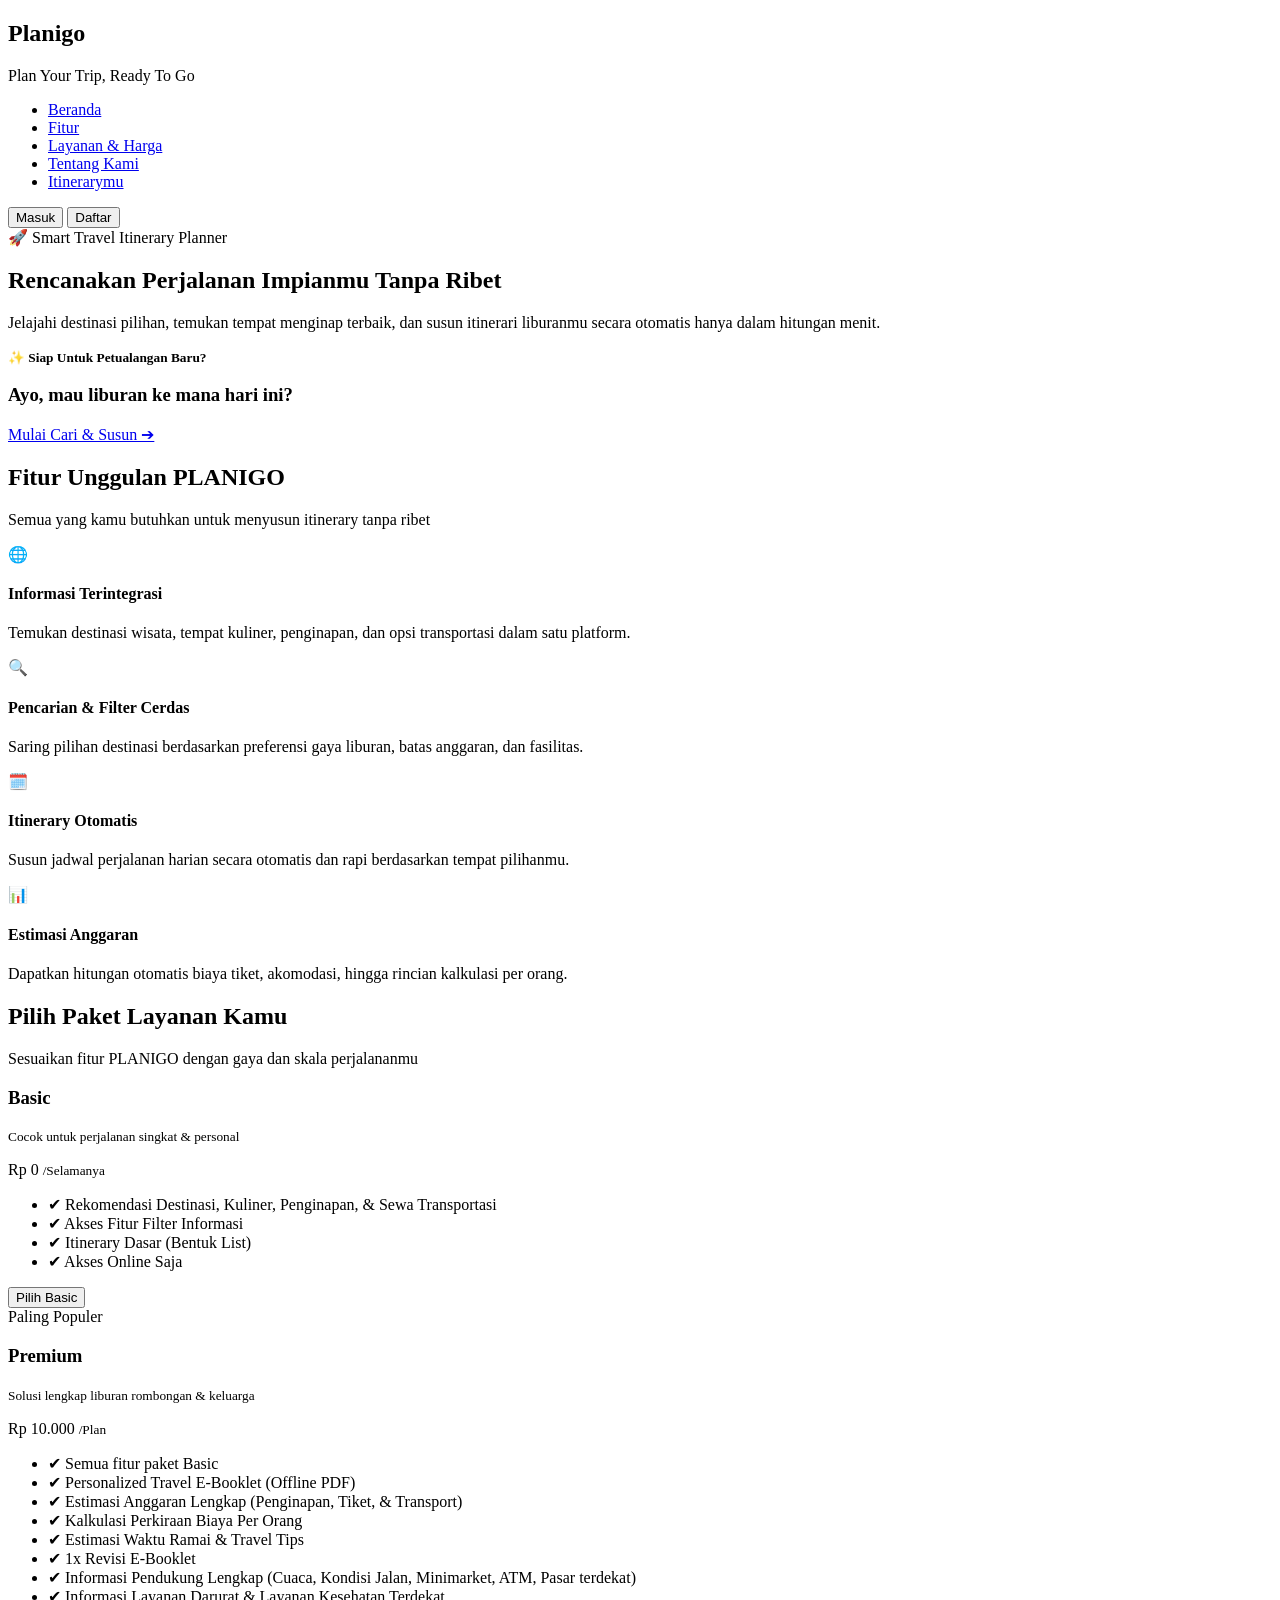
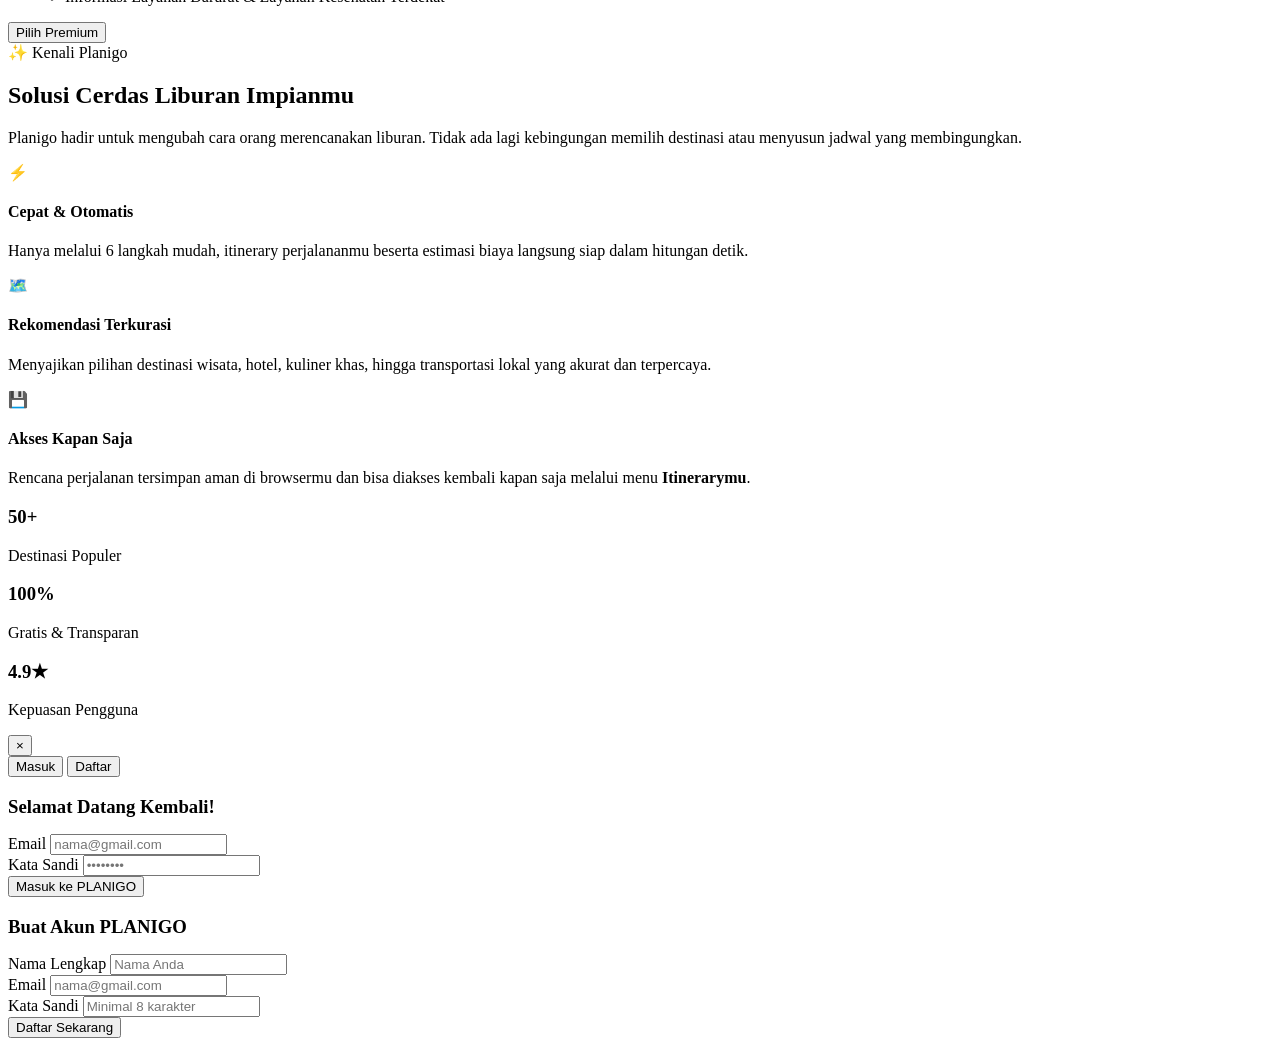
==== index.html @ bc4c4f9c "Upload website Planigo" ====
<!DOCTYPE html>
<html lang="id">
<head>
    <meta charset="UTF-8">
    <meta name="viewport" content="width=device-width, initial-scale=1.0">
    <title>PLANIGO - Plan Your Trip, Ready To Go</title>
    <link rel="stylesheet" href="css/style.css">
    <!-- Google Fonts untuk Tipografi Modern -->
    <link rel="preconnect" href="https://fonts.googleapis.com">
    <link rel="preconnect" href="https://fonts.gstatic.com" crossorigin>
    <link href="https://fonts.googleapis.com/css2?family=Plus+Jakarta+Sans:wght@400;500;600;700;800&display=swap" rel="stylesheet">
</head>
<body>


    <!-- NAVBAR -->
    <header class="navbar">
        <div class="logo-container">
            <h2>Planigo</h2>
            <span>Plan Your Trip, Ready To Go</span>
        </div>
        <ul class="nav-links">
            <li><a href="#beranda">Beranda</a></li>
            <li><a href="#fitur">Fitur</a></li>
            <li><a href="#layanan">Layanan & Harga</a></li>
            <li><a href="#tentang">Tentang Kami</a></li>
            <li><a href="my-itinerary.html" class="nav-itinerary-btn">Itinerarymu</a></li>
        </ul>
        <div class="auth-buttons">
            <button class="btn-secondary" id="btnOpenLogin">Masuk</button>
            <button class="btn-primary" id="btnOpenRegister">Daftar</button>
        </div>
    </header>


    <!-- HERO SECTION -->
    <section id="beranda" class="hero">
        <div class="hero-tag">🚀 Smart Travel Itinerary Planner</div>
        <h1>Rencanakan Perjalanan Impianmu Tanpa Ribet</h1>
        <p>Jelajahi destinasi pilihan, temukan tempat menginap terbaik, dan susun itinerari liburanmu secara otomatis hanya dalam hitungan menit.</p>
       
        <div class="cta-card">
            <div class="cta-text">
                <small style="color: var(--golden-sun); font-weight: bold;">✨ Siap Untuk Petualangan Baru?</small>
                <h3>Ayo, mau liburan ke mana hari ini?</h3>
            </div>
            <a href="explore.html" class="btn-primary">Mulai Cari & Susun ➔</a>
        </div>
    </section>


    <!-- FITUR UNGGULAN -->
    <section id="fitur" class="features-section">
        <h2 class="section-title">Fitur Unggulan PLANIGO</h2>
        <p class="section-subtitle">Semua yang kamu butuhkan untuk menyusun itinerary tanpa ribet</p>


        <div class="features-grid">
            <div class="feature-card">
                <div class="feature-icon">🌐</div>
                <h4>Informasi Terintegrasi</h4>
                <p>Temukan destinasi wisata, tempat kuliner, penginapan, dan opsi transportasi dalam satu platform.</p>
            </div>
            <div class="feature-card">
                <div class="feature-icon">🔍</div>
                <h4>Pencarian & Filter Cerdas</h4>
                <p>Saring pilihan destinasi berdasarkan preferensi gaya liburan, batas anggaran, dan fasilitas.</p>
            </div>
            <div class="feature-card">
                <div class="feature-icon">🗓️</div>
                <h4>Itinerary Otomatis</h4>
                <p>Susun jadwal perjalanan harian secara otomatis dan rapi berdasarkan tempat pilihanmu.</p>
            </div>
            <div class="feature-card">
                <div class="feature-icon">📊</div>
                <h4>Estimasi Anggaran</h4>
                <p>Dapatkan hitungan otomatis biaya tiket, akomodasi, hingga rincian kalkulasi per orang.</p>
            </div>
        </div>
    </section>


    <!-- LAYANAN & HARGA -->
    <section id="layanan" class="pricing-section">
        <h2 class="section-title">Pilih Paket Layanan Kamu</h2>
        <p class="section-subtitle">Sesuaikan fitur PLANIGO dengan gaya dan skala perjalananmu</p>


        <div class="pricing-grid">
            <div class="price-card">
                <h3>Basic</h3>
                <p><small>Cocok untuk perjalanan singkat & personal</small></p>
                <div class="price">Rp 0 <small>/Selamanya</small></div>
                <ul class="price-features">
                    <li>✔ Rekomendasi Destinasi, Kuliner, Penginapan, & Sewa Transportasi</li>
                    <li>✔ Akses Fitur Filter Informasi</li>
                    <li>✔ Itinerary Dasar (Bentuk List)</li>
                    <li>✔ Akses Online Saja</li>
                </ul>
                <button class="btn-secondary btn-full">Pilih Basic</button>
            </div>


            <div class="price-card popular">
                <span class="badge-popular">Paling Populer</span>
                <h3>Premium</h3>
                <p><small>Solusi lengkap liburan rombongan & keluarga</small></p>
                <div class="price">Rp 10.000 <small>/Plan</small></div>
                <ul class="price-features">
                    <li>✔ Semua fitur paket Basic</li>
                    <li>✔ Personalized Travel E-Booklet (Offline PDF)</li>
                    <li>✔ Estimasi Anggaran Lengkap (Penginapan, Tiket, & Transport)</li>
                    <li>✔ Kalkulasi Perkiraan Biaya Per Orang</li>
                    <li>✔ Estimasi Waktu Ramai & Travel Tips</li>
                    <li>✔ 1x Revisi E-Booklet</li>
                    <li>✔ Informasi Pendukung Lengkap (Cuaca, Kondisi Jalan, Minimarket, ATM, Pasar terdekat)</li>
                    <li>✔ Informasi Layanan Darurat & Layanan Kesehatan Terdekat</li>
                </ul>
                <button class="btn-primary btn-full">Pilih Premium</button>
            </div>
        </div>
    </section>


    <!-- SECTION TENTANG KAMI -->
<section id="tentang" class="about-section">
    <div class="about-container">
       
        <!-- Header Section -->
        <div class="about-header">
            <span class="badge-pill">✨ Kenali Planigo</span>
            <h2>Solusi Cerdas Liburan Impianmu</h2>
            <p>Planigo hadir untuk mengubah cara orang merencanakan liburan. Tidak ada lagi kebingungan memilih destinasi atau menyusun jadwal yang membingungkan.</p>
        </div>


        <!-- Grid 3 Poin Keunggulan -->
        <div class="about-grid">
            <div class="about-card">
                <div class="about-icon bg-teal">⚡</div>
                <h4>Cepat & Otomatis</h4>
                <p>Hanya melalui 6 langkah mudah, itinerary perjalananmu beserta estimasi biaya langsung siap dalam hitungan detik.</p>
            </div>


            <div class="about-card">
                <div class="about-icon bg-blue">🗺️</div>
                <h4>Rekomendasi Terkurasi</h4>
                <p>Menyajikan pilihan destinasi wisata, hotel, kuliner khas, hingga transportasi lokal yang akurat dan terpercaya.</p>
            </div>


            <div class="about-card">
                <div class="about-icon bg-orange">💾</div>
                <h4>Akses Kapan Saja</h4>
                <p>Rencana perjalanan tersimpan aman di browsermu dan bisa diakses kembali kapan saja melalui menu <strong>Itinerarymu</strong>.</p>
            </div>
        </div>


        <!-- Banner Statistik Singkat -->
        <div class="about-stats-banner">
            <div class="stat-item">
                <h3>50+</h3>
                <p>Destinasi Populer</p>
            </div>
            <div class="stat-divider"></div>
            <div class="stat-item">
                <h3>100%</h3>
                <p>Gratis & Transparan</p>
            </div>
            <div class="stat-divider"></div>
            <div class="stat-item">
                <h3>4.9★</h3>
                <p>Kepuasan Pengguna</p>
            </div>
        </div>


    </div>
</section>


    <!-- MODAL POPUP LOGIN & REGISTER -->
    <div class="modal-overlay" id="authModal">
        <div class="modal-content">
            <button class="close-modal" id="btnCloseModal">&times;</button>
            <div class="modal-tabs">
                <button class="tab-btn active" id="tabLoginBtn">Masuk</button>
                <button class="tab-btn" id="tabRegBtn">Daftar</button>
            </div>


            <!-- Form Login -->
            <form id="loginForm" class="auth-form active">
                <h3 style="margin-bottom: 1rem; color: var(--deep-sea-teal);">Selamat Datang Kembali!</h3>
                <div class="form-group">
                    <label>Email</label>
                    <input type="email" placeholder="nama@gmail.com" required>
                </div>
                <div class="form-group">
                    <label>Kata Sandi</label>
                    <input type="password" placeholder="••••••••" required>
                </div>
                <button type="submit" class="btn-primary btn-full">Masuk ke PLANIGO</button>
            </form>


            <!-- Form Register -->
            <form id="regForm" class="auth-form">
                <h3 style="margin-bottom: 1rem; color: var(--deep-sea-teal);">Buat Akun PLANIGO</h3>
                <div class="form-group">
                    <label>Nama Lengkap</label>
                    <input type="text" placeholder="Nama Anda" required>
                </div>
                <div class="form-group">
                    <label>Email</label>
                    <input type="email" placeholder="nama@gmail.com" required>
                </div>
                <div class="form-group">
                    <label>Kata Sandi</label>
                    <input type="password" placeholder="Minimal 8 karakter" required>
                </div>
                <button type="submit" class="btn-primary btn-full">Daftar Sekarang</button>
            </form>
        </div>
    </div>


    <script src="js/main.js"></script>
</body>
</html>
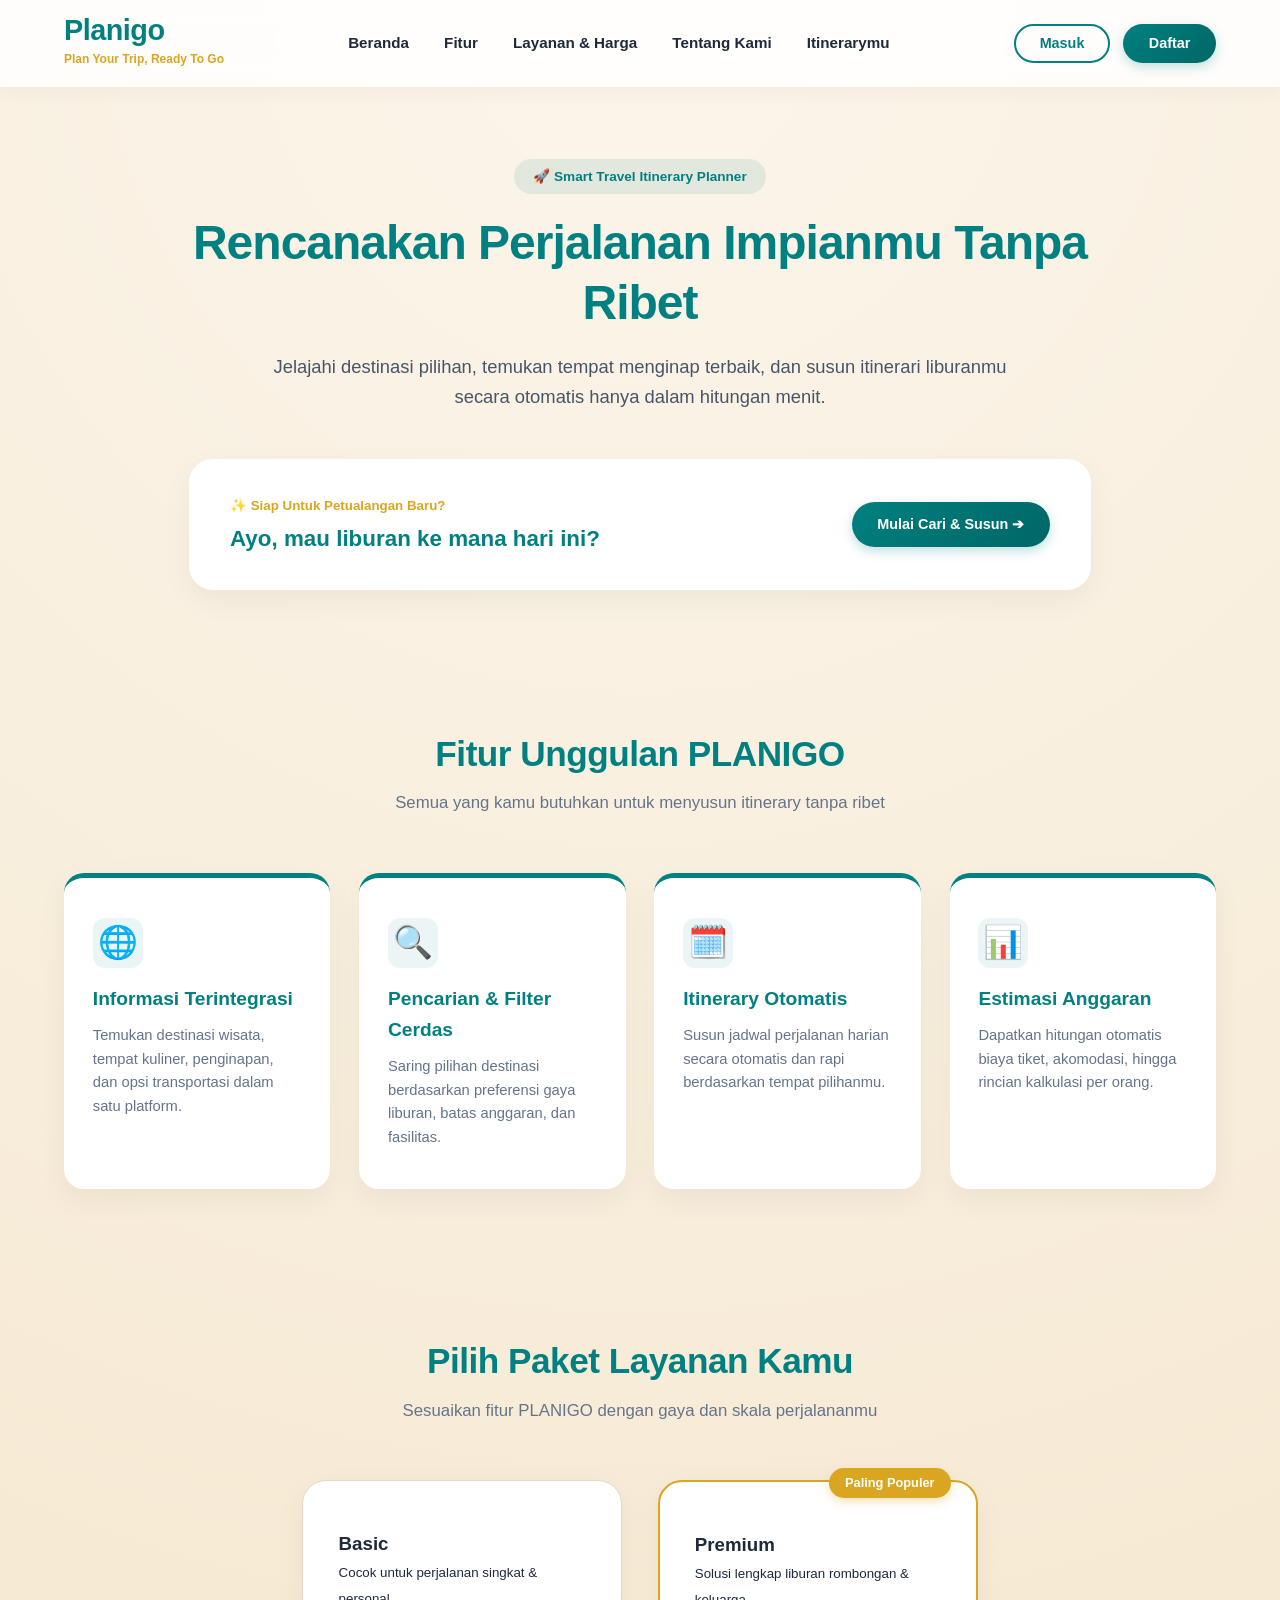
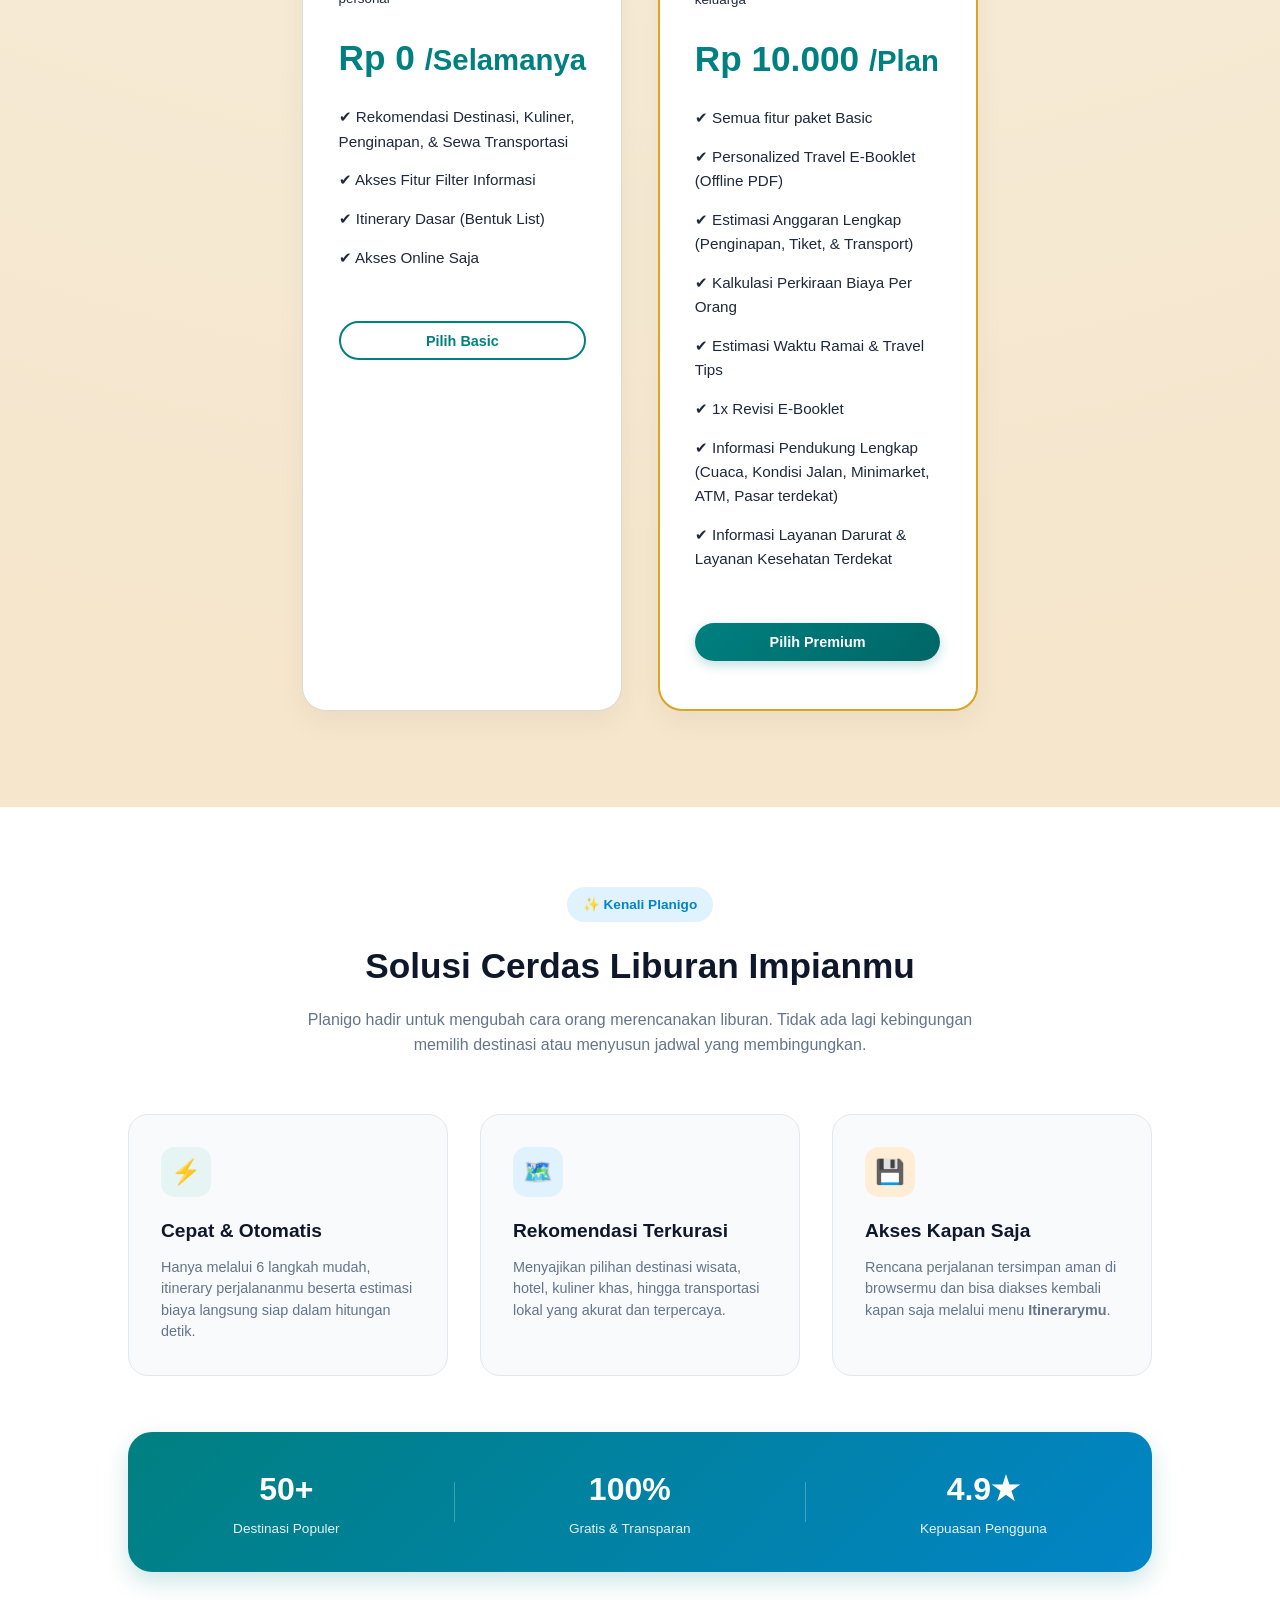
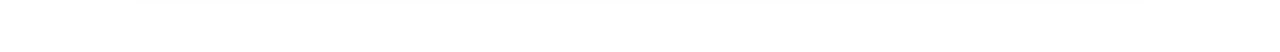
==== commit a4056f41: "Fix CSS directory path" ====
--- a/index.html
+++ b/index.html
@@ -4,7 +4,7 @@
     <meta charset="UTF-8">
     <meta name="viewport" content="width=device-width, initial-scale=1.0">
     <title>PLANIGO - Plan Your Trip, Ready To Go</title>
-    <link rel="stylesheet" href="css/style.css">
+    <link rel="stylesheet" href="CSS/style.css">
     <!-- Google Fonts untuk Tipografi Modern -->
     <link rel="preconnect" href="https://fonts.googleapis.com">
     <link rel="preconnect" href="https://fonts.gstatic.com" crossorigin>
--- a/CSS/style.css
+++ b/CSS/style.css
@@ -0,0 +1,1417 @@
+/* css/style.css */
+
+
+/* 1. PALET WARNA RESMI PLANIGO */
+:root {
+  --deep-sea-teal: #008080; /* Primary Brand Color */
+  --golden-sun: #daa520;    /* Accent / Highlight */
+  --desert-sand: #f5e6cc;   /* Background Warm Beige */
+  --sky-blue: #87ceeb;      /* Secondary Accent */
+ 
+  --text-dark: #1e293b;
+  --text-muted: #64748b;
+  --white: #ffffff;
+  --card-bg: rgba(255, 255, 255, 0.9);
+  --border-light: #e0d8c8;
+  --shadow-soft: 0 10px 30px rgba(0, 0, 0, 0.05);
+  --shadow-hover: 0 20px 40px rgba(0, 128, 128, 0.15);
+}
+
+
+/* TULISKAN KODE SMOOTH SCROLL DI SINI */
+html {
+  scroll-behavior: smooth;
+  scroll-padding-top: 90px; /* Agar judul section tidak tertutup navbar saat di-scroll */
+}
+
+
+* {
+  margin: 0;
+  padding: 0;
+  box-sizing: border-box;
+  font-family: 'Plus Jakarta Sans', 'Segoe UI', Roboto, sans-serif;
+}
+
+
+body {
+  background-color: var(--desert-sand);
+  background-image: radial-gradient(circle at 50% 0%, rgba(255, 255, 255, 0.6) 0%, transparent 70%);
+  color: var(--text-dark);
+  line-height: 1.6;
+  overflow-x: hidden;
+}
+
+
+/* 2. NAVBAR MODERN GLASSMORPHISM */
+.navbar {
+  display: flex;
+  justify-content: space-between;
+  align-items: center;
+  padding: 1rem 5%;
+  background: rgba(255, 255, 255, 0.85);
+  backdrop-filter: blur(12px);
+  -webkit-backdrop-filter: blur(12px);
+  box-shadow: 0 4px 20px rgba(0, 0, 0, 0.04);
+  position: sticky;
+  top: 0;
+  z-index: 100;
+  border-bottom: 1px solid rgba(255, 255, 255, 0.5);
+}
+
+
+.logo-container h2 {
+  color: var(--deep-sea-teal);
+  font-size: 1.8rem;
+  font-weight: 800;
+  line-height: 1;
+  letter-spacing: -0.5px;
+}
+
+
+.logo-container span {
+  font-size: 0.75rem;
+  color: var(--golden-sun);
+  font-weight: 700;
+}
+
+
+.nav-links {
+  display: flex;
+  gap: 2.2rem;
+  list-style: none;
+}
+
+
+/* Cari bagian ini di style.css dan timpa kodenya */
+.nav-links a {
+  text-decoration: none;
+  color: var(--text-dark);
+  font-weight: 600;
+  font-size: 0.95rem;
+  transition: color 0.3s ease, border-bottom 0.3s ease;
+  position: relative;
+}
+
+.nav-links a:hover,
+.nav-links a.active {
+  color: var(--deep-sea-teal);
+}
+
+
+.nav-links a.active::after {
+  content: '';
+  position: absolute;
+  bottom: -6px;
+  left: 0;
+  width: 100%;
+  height: 3px;
+  background-color: var(--deep-sea-teal);
+  border-radius: 2px;
+}
+
+
+.auth-buttons {
+  display: flex;
+  gap: 0.8rem;
+}
+
+
+/* BUTTON STYLES MODERN */
+.btn-primary {
+  background: linear-gradient(135deg, var(--deep-sea-teal) 0%, #006666 100%);
+  color: var(--white);
+  border: none;
+  padding: 0.7rem 1.6rem;
+  border-radius: 30px;
+  font-weight: 700;
+  font-size: 0.9rem;
+  cursor: pointer;
+  transition: all 0.3s ease;
+  text-decoration: none;
+  display: inline-block;
+  box-shadow: 0 4px 12px rgba(0, 128, 128, 0.25);
+}
+
+
+.btn-secondary {
+  background-color: transparent;
+  color: var(--deep-sea-teal);
+  border: 2px solid var(--deep-sea-teal);
+  padding: 0.6rem 1.5rem;
+  border-radius: 30px;
+  font-weight: 700;
+  font-size: 0.9rem;
+  cursor: pointer;
+  transition: all 0.3s ease;
+}
+
+
+.btn-primary:hover {
+  transform: translateY(-2px);
+  box-shadow: 0 8px 20px rgba(0, 128, 128, 0.35);
+}
+
+
+.btn-secondary:hover {
+  background-color: var(--deep-sea-teal);
+  color: var(--white);
+  transform: translateY(-2px);
+}
+
+
+/* 3. HERO SECTION */
+.hero {
+  text-align: center;
+  padding: 4.5rem 1.5rem 3.5rem;
+  max-width: 950px;
+  margin: 0 auto;
+}
+
+
+.hero-tag {
+  display: inline-block;
+  background-color: rgba(0, 128, 128, 0.1);
+  color: var(--deep-sea-teal);
+  font-weight: 700;
+  font-size: 0.85rem;
+  padding: 0.4rem 1.2rem;
+  border-radius: 20px;
+  margin-bottom: 1.2rem;
+}
+
+
+.hero h1 {
+  font-size: 3rem;
+  font-weight: 800;
+  color: var(--deep-sea-teal);
+  margin-bottom: 1.2rem;
+  line-height: 1.25;
+  letter-spacing: -1px;
+}
+
+
+.hero p {
+  font-size: 1.15rem;
+  color: #475569;
+  margin-bottom: 3rem;
+  max-width: 750px;
+  margin-left: auto;
+  margin-right: auto;
+}
+
+
+/* CTA CARD GLASSMORPHISM */
+.cta-card {
+  background: var(--white);
+  border-radius: 24px;
+  padding: 2rem 2.5rem;
+  box-shadow: var(--shadow-soft);
+  display: flex;
+  justify-content: space-between;
+  align-items: center;
+  text-align: left;
+  border: 1px solid rgba(255, 255, 255, 0.8);
+  transition: all 0.3s ease;
+}
+
+
+.cta-card:hover {
+  box-shadow: var(--shadow-hover);
+  transform: translateY(-4px);
+}
+
+
+.cta-text h3 {
+  color: var(--deep-sea-teal);
+  font-size: 1.4rem;
+  font-weight: 800;
+  margin-top: 0.2rem;
+}
+
+
+/* 4. FITUR SECTION */
+.features-section {
+  padding: 5rem 5%;
+  text-align: center;
+}
+
+
+.section-title {
+  color: var(--deep-sea-teal);
+  font-size: 2.2rem;
+  font-weight: 800;
+  margin-bottom: 0.5rem;
+  letter-spacing: -0.5px;
+}
+
+
+.section-subtitle {
+  color: var(--text-muted);
+  margin-bottom: 3.5rem;
+  font-size: 1.05rem;
+}
+
+
+.features-grid {
+  display: grid;
+  grid-template-columns: repeat(auto-fit, minmax(230px, 1fr));
+  gap: 1.8rem;
+  max-width: 1200px;
+  margin: 0 auto;
+}
+
+
+.feature-card {
+  background: var(--white);
+  padding: 2.5rem 1.8rem;
+  border-radius: 20px;
+  box-shadow: var(--shadow-soft);
+  border-top: 5px solid var(--deep-sea-teal);
+  transition: all 0.3s ease;
+  text-align: left;
+}
+
+
+.feature-card:hover {
+  transform: translateY(-8px);
+  box-shadow: var(--shadow-hover);
+}
+
+
+.feature-icon {
+  font-size: 2rem;
+  margin-bottom: 1rem;
+  background: rgba(0, 128, 128, 0.08);
+  width: 50px;
+  height: 50px;
+  display: flex;
+  align-items: center;
+  justify-content: center;
+  border-radius: 12px;
+}
+
+
+.feature-card h4 {
+  color: var(--deep-sea-teal);
+  font-size: 1.2rem;
+  font-weight: 700;
+  margin-bottom: 0.6rem;
+}
+
+
+.feature-card p {
+  color: var(--text-muted);
+  font-size: 0.92rem;
+  line-height: 1.6;
+}
+
+
+/* 5. PRICING SECTION */
+.pricing-section {
+  padding: 4rem 5% 6rem;
+  text-align: center;
+}
+
+
+.pricing-grid {
+  display: flex;
+  justify-content: center;
+  gap: 2.2rem;
+  flex-wrap: wrap;
+  margin-top: 2rem;
+}
+
+
+.price-card {
+  background: var(--white);
+  border-radius: 24px;
+  padding: 3rem 2.2rem;
+  width: 320px;
+  box-shadow: var(--shadow-soft);
+  position: relative;
+  text-align: left;
+  border: 1px solid var(--border-light);
+  transition: all 0.3s ease;
+}
+
+
+.price-card:hover {
+  transform: translateY(-6px);
+  box-shadow: var(--shadow-hover);
+}
+
+
+.price-card.popular {
+  border: 2px solid var(--golden-sun);
+  background: #ffffff;
+}
+
+
+.badge-popular {
+  position: absolute;
+  top: -14px;
+  right: 25px;
+  background: var(--golden-sun);
+  color: var(--white);
+  font-size: 0.8rem;
+  padding: 0.3rem 1rem;
+  border-radius: 20px;
+  font-weight: 800;
+  box-shadow: 0 4px 10px rgba(218, 165, 32, 0.3);
+}
+
+
+.price {
+  font-size: 2.2rem;
+  color: var(--deep-sea-teal);
+  font-weight: 800;
+  margin: 1.2rem 0;
+}
+
+
+.price-features {
+  list-style: none;
+  margin-bottom: 2.2rem;
+}
+
+
+.price-features li {
+  margin-bottom: 0.9rem;
+  font-size: 0.95rem;
+  color: var(--text-dark);
+}
+
+
+.btn-full {
+  width: 100%;
+  margin-top: 1rem;
+  text-align: center;
+}
+
+
+/* 6. MODAL POPUP */
+.modal-overlay {
+  display: none;
+  position: fixed;
+  top: 0;
+  left: 0;
+  width: 100%;
+  height: 100%;
+  background: rgba(15, 23, 42, 0.6);
+  backdrop-filter: blur(5px);
+  justify-content: center;
+  align-items: center;
+  z-index: 1000;
+}
+
+
+.modal-content {
+  background: var(--white);
+  padding: 2.5rem;
+  border-radius: 24px;
+  width: 90%;
+  max-width: 420px;
+  position: relative;
+  box-shadow: 0 25px 50px rgba(0, 0, 0, 0.15);
+}
+
+
+.close-modal {
+  position: absolute;
+  top: 18px;
+  right: 22px;
+  font-size: 1.8rem;
+  cursor: pointer;
+  border: none;
+  background: none;
+  color: var(--text-muted);
+}
+
+
+.modal-tabs {
+  display: flex;
+  margin-bottom: 1.8rem;
+  border-bottom: 2px solid var(--border-light);
+}
+
+
+.tab-btn {
+  flex: 1;
+  padding: 0.6rem;
+  background: none;
+  border: none;
+  font-weight: 700;
+  font-size: 0.95rem;
+  cursor: pointer;
+  color: var(--text-muted);
+  transition: all 0.3s;
+}
+
+
+.tab-btn.active {
+  color: var(--deep-sea-teal);
+  border-bottom: 3px solid var(--deep-sea-teal);
+}
+
+
+.auth-form { display: none; }
+.auth-form.active { display: block; }
+
+
+.form-group {
+  margin-bottom: 1.2rem;
+  text-align: left;
+}
+
+
+.form-group label {
+  display: block;
+  font-size: 0.88rem;
+  margin-bottom: 0.4rem;
+  font-weight: 700;
+  color: var(--text-dark);
+}
+
+
+.form-group input {
+  width: 100%;
+  padding: 0.75rem 1rem;
+  border: 1px solid var(--border-light);
+  border-radius: 12px;
+  font-size: 0.95rem;
+  outline: none;
+  transition: border 0.3s;
+}
+
+
+.form-group input:focus {
+  border-color: var(--deep-sea-teal);
+}
+
+
+/* RESPONSIVE DESIGN */
+@media (max-width: 768px) {
+  .hero h1 { font-size: 2.2rem; }
+  .cta-card { flex-direction: column; gap: 1.2rem; text-align: center; }
+  .cta-card .btn-primary { width: 100%; text-align: center; }
+  .nav-links { display: none; } /* Dapat ditambahkan menu burger jika perlu */
+}
+
+
+/* =========================================================
+   SECTION TENTANG KAMI (ABOUT US)
+   ========================================================= */
+
+
+.about-section {
+  padding: 5rem 10%;
+  background: #ffffff;
+}
+
+
+.about-container {
+  max-width: 1100px;
+  margin: 0 auto;
+}
+
+
+.about-header {
+  text-align: center;
+  max-width: 680px;
+  margin: 0 auto 3.5rem auto;
+}
+
+
+.badge-pill {
+  display: inline-block;
+  padding: 0.4rem 1rem;
+  background: #e0f2fe;
+  color: #0284c7;
+  border-radius: 50px;
+  font-size: 0.85rem;
+  font-weight: 700;
+  margin-bottom: 1rem;
+}
+
+
+.about-header h2 {
+  font-size: 2.2rem;
+  font-weight: 800;
+  color: #0f172a;
+  margin-bottom: 0.8rem;
+}
+
+
+.about-header p {
+  color: #64748b;
+  font-size: 1rem;
+  line-height: 1.6;
+}
+
+
+/* CARDS GRID */
+.about-grid {
+  display: grid;
+  grid-template-columns: repeat(auto-fit, minmax(280px, 1fr));
+  gap: 2rem;
+  margin-bottom: 3.5rem;
+}
+
+
+.about-card {
+  background: #f8fafc;
+  border: 1px solid #e2e8f0;
+  border-radius: 20px;
+  padding: 2rem;
+  transition: all 0.3s ease;
+}
+
+
+.about-card:hover {
+  transform: translateY(-5px);
+  box-shadow: 0 12px 25px rgba(0, 0, 0, 0.05);
+  border-color: #cbd5e1;
+}
+
+
+.about-icon {
+  width: 50px;
+  height: 50px;
+  border-radius: 14px;
+  display: flex;
+  align-items: center;
+  justify-content: center;
+  font-size: 1.5rem;
+  margin-bottom: 1.2rem;
+}
+
+
+.about-icon.bg-teal { background: #e6f4f4; color: #008080; }
+.about-icon.bg-blue { background: #e0f2fe; color: #0284c7; }
+.about-icon.bg-orange { background: #ffedd5; color: #ea580c; }
+
+
+.about-card h4 {
+  font-size: 1.2rem;
+  font-weight: 700;
+  color: #0f172a;
+  margin-bottom: 0.6rem;
+}
+
+
+.about-card p {
+  font-size: 0.9rem;
+  color: #64748b;
+  line-height: 1.5;
+}
+
+
+/* STATS BANNER */
+.about-stats-banner {
+  background: linear-gradient(135deg, #008080 0%, #0284c7 100%);
+  border-radius: 24px;
+  padding: 2rem 3rem;
+  display: flex;
+  justify-content: space-around;
+  align-items: center;
+  color: #ffffff;
+  box-shadow: 0 10px 25px rgba(0, 128, 128, 0.2);
+}
+
+
+.stat-item {
+  text-align: center;
+}
+
+
+.stat-item h3 {
+  font-size: 2rem;
+  font-weight: 800;
+  margin-bottom: 0.2rem;
+}
+
+
+.stat-item p {
+  font-size: 0.85rem;
+  opacity: 0.9;
+}
+
+
+.stat-divider {
+  width: 1px;
+  height: 40px;
+  background: rgba(255, 255, 255, 0.25);
+}
+
+
+@media (max-width: 640px) {
+  .about-stats-banner {
+    flex-direction: column;
+    gap: 1.5rem;
+  }
+  .stat-divider {
+    display: none;
+  }
+}
+
+/* TAMBAHAN NIKMAH */
+
+
+/* =====================================================
+   PLANIGO - PROFILE PAGE
+   Minimalist • Professional • Travel Dashboard
+===================================================== */
+
+
+
+
+/* =====================================================
+   PAGE CONTAINER
+===================================================== */
+
+
+.page-container {
+  width: 100%;
+  max-width: 1280px;        
+  margin: 0 auto;          
+  padding: 2rem 5%;        
+  box-sizing: border-box;
+}
+
+
+
+
+
+
+/* Avatar */
+
+
+.profile-avatar-wrapper {
+    position: relative;
+    flex-shrink: 0;
+}
+
+
+.profile-avatar {
+    width: 96px;
+    height: 96px;
+
+
+    display: block;
+
+
+    object-fit: cover;
+
+
+    border-radius: 50%;
+
+
+    border: 4px solid #f1f7f7;
+}
+
+
+
+
+/* Camera button */
+
+
+.btn-change-avatar {
+    position: absolute;
+
+
+    right: -3px;
+    bottom: 2px;
+
+
+    width: 31px;
+    height: 31px;
+
+
+    display: flex;
+    align-items: center;
+    justify-content: center;
+
+
+    background: white;
+
+
+    border: 1px solid var(--border);
+    border-radius: 50%;
+
+
+    cursor: pointer;
+
+
+    font-size: 13px;
+
+
+    box-shadow: 0 3px 9px rgba(0, 0, 0, 0.08);
+
+
+    transition: .2s ease;
+}
+
+
+.btn-change-avatar:hover {
+    transform: scale(1.08);
+}
+
+
+
+
+/* Profile information */
+
+
+.profile-header-card > .profile-avatar-wrapper {
+    margin-right: 24px;
+}
+
+
+.profile-info {
+    flex: 1;
+}
+
+
+/* =====================================================
+   ACCOUNT OVERVIEW CARD
+===================================================== */
+
+
+/* CONTAINER UTAMA HEADER */
+.profile-header-card {
+  background: #ffffff;
+  border: 1px solid #e2e8f0;
+  border-radius: 20px;
+  padding: 1.8rem 2.2rem;
+  display: flex;
+  justify-content: space-between;
+  align-items: center;
+  margin-bottom: 1.8rem;
+  box-shadow: 0 2px 10px rgba(0, 0, 0, 0.015);
+}
+
+
+/* GRUP KIRI (AVATAR + TEKS) */
+.profile-user-detail {
+  display: flex;
+  align-items: center;
+  gap: 1.8rem;
+}
+
+
+/* AVATAR PROFIL */
+.avatar-wrapper {
+  position: relative;
+  flex-shrink: 0;
+}
+
+
+.avatar-placeholder {
+  width: 80px;
+  height: 80px;
+  border-radius: 50%;
+  background: #0e8388;
+  color: #ffffff;
+  display: flex;
+  align-items: center;
+  justify-content: center;
+  font-size: 1.8rem;
+  font-weight: 700;
+}
+
+
+.btn-cam {
+  position: absolute;
+  bottom: 0;
+  right: 0;
+  background: #ffffff;
+  border: 1px solid #cbd5e1;
+  border-radius: 50%;
+  width: 26px;
+  height: 26px;
+  font-size: 0.75rem;
+  cursor: pointer;
+  display: flex;
+  align-items: center;
+  justify-content: center;
+  box-shadow: 0 2px 5px rgba(0,0,0,0.1);
+}
+
+
+/* PENGATURAN TEKS PROFIL */
+.user-text-info {
+  display: flex;
+  flex-direction: column;
+}
+
+
+.user-name-row {
+  display: flex;
+  align-items: center;
+  gap: 12px;
+  margin-bottom: 6px;
+}
+
+
+.user-name-row h1 {
+  font-size: 1.5rem;
+  color: #1a202c;
+  font-weight: 700;
+  margin: 0;
+}
+
+
+/* BADGE STATUS */
+.badge-status {
+  font-size: 0.7rem;
+  font-weight: 700;
+  padding: 4px 12px;
+  border-radius: 12px;
+  text-transform: uppercase;
+  letter-spacing: 0.5px;
+}
+
+
+.badge-free {
+  background: #e6f4f1;
+  color: #0e8388;
+}
+
+
+/* TEKS EMAIL & TANGGAL JOIN */
+.user-meta-text {
+  font-size: 0.88rem;
+  color: #718096;
+  display: flex;
+  align-items: center;
+  gap: 8px;
+  margin-bottom: 4px;
+}
+
+
+/* TOMBOL EDIT */
+.btn-edit-profile {
+  background: #f0f8f7;
+  border: 1px solid #d0e8e4;
+  color: #0e8388;
+  padding: 9px 18px;
+  border-radius: 10px;
+  font-size: 0.88rem;
+  font-weight: 600;
+  cursor: pointer;
+  display: flex;
+  align-items: center;
+  gap: 8px;
+  transition: all 0.2s;
+  white-space: nowrap;
+}
+
+
+.btn-edit-profile:hover {
+  background: #e1f2f0;
+  border-color: #0e8388;
+}
+
+
+/* GRID UTAMA TENGAH */
+.profile-middle-grid {
+  display: grid;
+  grid-template-columns: 360px 1fr;
+  gap: 1.5rem;
+  margin-bottom: 1.8rem;
+}
+
+
+@media (max-width: 900px) {
+  .profile-middle-grid {
+    grid-template-columns: 1fr;
+  }
+}
+
+
+/* KARTU BASE */
+.card-box {
+  background: #ffffff;
+  border: 1px solid #e2e8f0;
+  border-radius: 20px;
+  padding: 1.5rem 1.8rem;
+}
+
+
+.card-title-bar {
+  display: flex;
+  justify-content: space-between;
+  align-items: center;
+  margin-bottom: 1.2rem;
+}
+
+
+.card-title-bar h3 {
+  font-size: 1.1rem;
+  color: #1a202c;
+  display: flex;
+  align-items: center;
+  gap: 10px;
+  font-weight: 700;
+}
+
+
+/* IKON JUDUL */
+.title-icon-wrapper {
+  width: 32px;
+  height: 32px;
+  border-radius: 50%;
+  background: #fff3e0;
+  display: flex;
+  align-items: center;
+  justify-content: center;
+  font-size: 0.95rem;
+}
+
+
+.pill-badge {
+  font-size: 0.72rem;
+  background: #e6f4f1;
+  color: #0e8388;
+  font-weight: 600;
+  padding: 4px 10px;
+  border-radius: 12px;
+}
+
+
+.link-more {
+  font-size: 0.88rem;
+  color: #0e8388;
+  text-decoration: none;
+  font-weight: 600;
+}
+
+
+/* POIN & PROGRESS BAR */
+.points-display {
+  margin: 0.5rem 0;
+  display: flex;
+  align-items: baseline;
+  gap: 6px;
+}
+
+
+.points-big {
+  font-size: 2.6rem;
+  font-weight: 800;
+  color: #0e8388;
+  line-height: 1;
+}
+
+
+.points-total {
+  font-size: 1.1rem;
+  color: #a0aec0;
+  font-weight: 500;
+}
+
+
+.points-subtext {
+  font-size: 0.82rem;
+  color: #718096;
+  margin-bottom: 1rem;
+}
+
+
+.progress-track {
+  width: 100%;
+  height: 10px;
+  background: #edf2f7;
+  border-radius: 8px;
+  overflow: hidden;
+  margin-bottom: 1.2rem;
+}
+
+
+.progress-bar-fill {
+  height: 100%;
+  width: 60%;
+  background: #0e8388;
+  border-radius: 8px;
+}
+
+
+/* BOX KEUNTUNGAN */
+.benefits-box {
+  background: #f0f8f7;
+  border-radius: 14px;
+  padding: 1rem 1.2rem;
+  margin-bottom: 1.2rem;
+}
+
+
+.benefits-box h4 {
+  font-size: 0.82rem;
+  color: #0e8388;
+  margin-bottom: 8px;
+  font-weight: 700;
+}
+
+
+.benefits-box ul {
+  list-style: none;
+}
+
+
+.benefits-box li {
+  font-size: 0.8rem;
+  color: #4a5568;
+  margin-bottom: 6px;
+  display: flex;
+  align-items: flex-start;
+  gap: 8px;
+  line-height: 1.35;
+}
+
+
+.benefits-box li .check {
+  color: #0e8388;
+  font-weight: bold;
+}
+
+
+.btn-see-benefits {
+  width: 100%;
+  padding: 12px;
+  background: #0e8388;
+  color: #ffffff;
+  border: none;
+  border-radius: 10px;
+  font-size: 0.88rem;
+  font-weight: 600;
+  cursor: pointer;
+  transition: background 0.2s;
+}
+
+
+.btn-see-benefits:hover {
+  background: #0b6e72;
+}
+
+
+/* ITEM RIWAYAT ULASAN (FLEX LAYOUT FIX) */
+.reviews-list {
+  display: flex;
+  flex-direction: column;
+  gap: 1rem;
+}
+
+
+.review-card-item {
+  display: flex;
+  align-items: center;
+  justify-content: space-between;
+  padding-bottom: 1rem;
+  border-bottom: 1px solid #f1f5f9;
+}
+
+
+.review-card-item:last-child {
+  border-bottom: none;
+  padding-bottom: 0;
+}
+
+
+.review-left-group {
+  display: flex;
+  align-items: center;
+  gap: 14px;
+}
+
+
+.review-thumb {
+  width: 58px;
+  height: 58px;
+  border-radius: 12px;
+  object-fit: cover;
+  flex-shrink: 0;
+}
+
+
+.review-content h4 {
+  font-size: 0.92rem;
+  color: #1a202c;
+  margin-bottom: 2px;
+  font-weight: 700;
+}
+
+
+.review-stars {
+  color: #f59e0b;
+  font-size: 0.8rem;
+  margin-bottom: 2px;
+}
+
+
+.review-quote {
+  font-size: 0.82rem;
+  color: #718096;
+}
+
+
+.review-date-text {
+  font-size: 0.78rem;
+  color: #a0aec0;
+  white-space: nowrap;
+  margin-left: 1rem;
+}
+
+
+/* ==========================================================================
+   1. PENGATURAN AKUN (3 KARTU BAWAH)
+   ========================================================================== */
+.settings-grid {
+  display: grid;
+  grid-template-columns: 1.1fr 1fr 1fr;
+  gap: 1.2rem;
+  margin-top: 1.8rem;
+}
+
+
+@media (max-width: 900px) {
+  .settings-grid {
+    grid-template-columns: 1fr;
+  }
+}
+
+
+/* KARTU 1 (JUDUL) */
+.setting-title-card {
+  background: #ffffff;
+  border: 1px solid #e2e8f0;
+  border-radius: 16px;
+  padding: 1.2rem 1.4rem;
+  display: flex;
+  align-items: center;
+  gap: 14px;
+}
+
+
+.setting-icon-box {
+  width: 44px;
+  height: 44px;
+  border-radius: 12px;
+  background: #e6f4f1;
+  color: #0e8388;
+  display: flex;
+  align-items: center;
+  justify-content: center;
+  font-size: 1.2rem;
+  flex-shrink: 0;
+}
+
+
+.setting-info h3 {
+  font-size: 0.98rem;
+  color: #1a202c;
+  margin-bottom: 2px;
+  font-weight: 700;
+}
+
+
+.setting-info p {
+  font-size: 0.78rem;
+  color: #718096;
+  margin: 0;
+}
+
+
+/* KARTU 2 & 3 (TOMBOL AKSI) */
+.setting-action-card {
+  background: #f4faf9;
+  border: 1px solid #e0f2f1;
+  border-radius: 16px;
+  padding: 1.2rem 1.4rem;
+  display: flex;
+  align-items: center;
+  justify-content: space-between;
+  text-decoration: none;
+  transition: all 0.2s ease;
+}
+
+
+.setting-action-card:hover {
+  border-color: #0e8388;
+  transform: translateY(-2px);
+  box-shadow: 0 4px 12px rgba(14, 131, 136, 0.08);
+}
+
+
+.setting-action-left {
+  display: flex;
+  align-items: center;
+  gap: 14px;
+}
+
+
+/* STYLING KHUSUS LOGOUT (DANGER) */
+.setting-action-card.danger {
+  background: #fff5f5;
+  border-color: #ffebee;
+}
+
+
+.setting-action-card.danger .setting-icon-box {
+  background: #ffeaeab0;
+  color: #e53e3e;
+}
+
+
+.setting-action-card.danger h3 {
+  color: #e53e3e;
+}
+
+
+.setting-action-card.danger:hover {
+  border-color: #feb2b2;
+  box-shadow: 0 4px 12px rgba(229, 62, 62, 0.08);
+}
+
+
+.arrow-icon {
+  color: #0e8388;
+  font-weight: bold;
+  font-size: 0.95rem;
+}
+
+
+.setting-action-card.danger .arrow-icon {
+  color: #e53e3e;
+}
+
+
+/* ==========================================================================
+   2. NAVBAR AVATAR & POP-UP DROPDOWN
+   ========================================================================== */
+.nav-profile-dropdown {
+  position: relative;
+  display: inline-block;
+}
+
+
+.nav-avatar-btn {
+  background: none;
+  border: 2px solid transparent;
+  border-radius: 50%;
+  padding: 2px;
+  cursor: pointer;
+  display: flex;
+  align-items: center;
+  justify-content: center;
+  transition: all 0.2s ease;
+  outline: none;
+}
+
+
+.nav-avatar-btn:hover,
+.nav-avatar-btn.active {
+  border-color: #0e8388;
+  transform: scale(1.05);
+}
+
+
+.nav-avatar-img {
+  width: 38px;
+  height: 38px;
+  border-radius: 50%;
+  background: #0e8388;
+  color: #ffffff;
+  font-weight: 700;
+  font-size: 0.95rem;
+  display: flex;
+  align-items: center;
+  justify-content: center;
+}
+
+
+/* KOTAK POP-UP DROPDOWN */
+.profile-popup {
+  position: absolute;
+  top: calc(100% + 10px);
+  right: 0;
+  width: 220px;
+  background: #ffffff;
+  border: 1px solid #e2e8f0;
+  border-radius: 14px;
+  box-shadow: 0 10px 25px rgba(0, 0, 0, 0.08);
+  padding: 0.6rem;
+  z-index: 1000;
+ 
+  /* State tersembunyi */
+  opacity: 0;
+  visibility: hidden;
+  transform: translateY(-8px) scale(0.96);
+  transition: all 0.2s cubic-bezier(0.16, 1, 0.3, 1);
+}
+
+
+.profile-popup.show {
+  opacity: 1;
+  visibility: visible;
+  transform: translateY(0) scale(1);
+}
+
+
+.popup-user-info {
+  padding: 0.6rem 0.8rem;
+  display: flex;
+  flex-direction: column;
+}
+
+
+.popup-user-name {
+  font-size: 0.9rem;
+  font-weight: 700;
+  color: #1a202c;
+}
+
+
+.popup-user-email {
+  font-size: 0.75rem;
+  color: #718096;
+  margin-top: 2px;
+}
+
+
+.popup-divider {
+  height: 1px;
+  background-color: #edf2f7;
+  margin: 0.4rem 0;
+}
+
+
+.popup-item {
+  display: flex;
+  align-items: center;
+  gap: 10px;
+  padding: 0.6rem 0.8rem;
+  color: #2d3748;
+  text-decoration: none;
+  font-size: 0.85rem;
+  font-weight: 500;
+  border-radius: 8px;
+  transition: background-color 0.15s ease;
+}
+
+
+.popup-item:hover {
+  background-color: #f0f8f7;
+  color: #0e8388;
+}
+
+
+.popup-item.danger {
+  color: #e53e3e;
+}
+
+
+.popup-item.danger:hover {
+  background-color: #fff5f5;
+  color: #c53030;
+}
+
